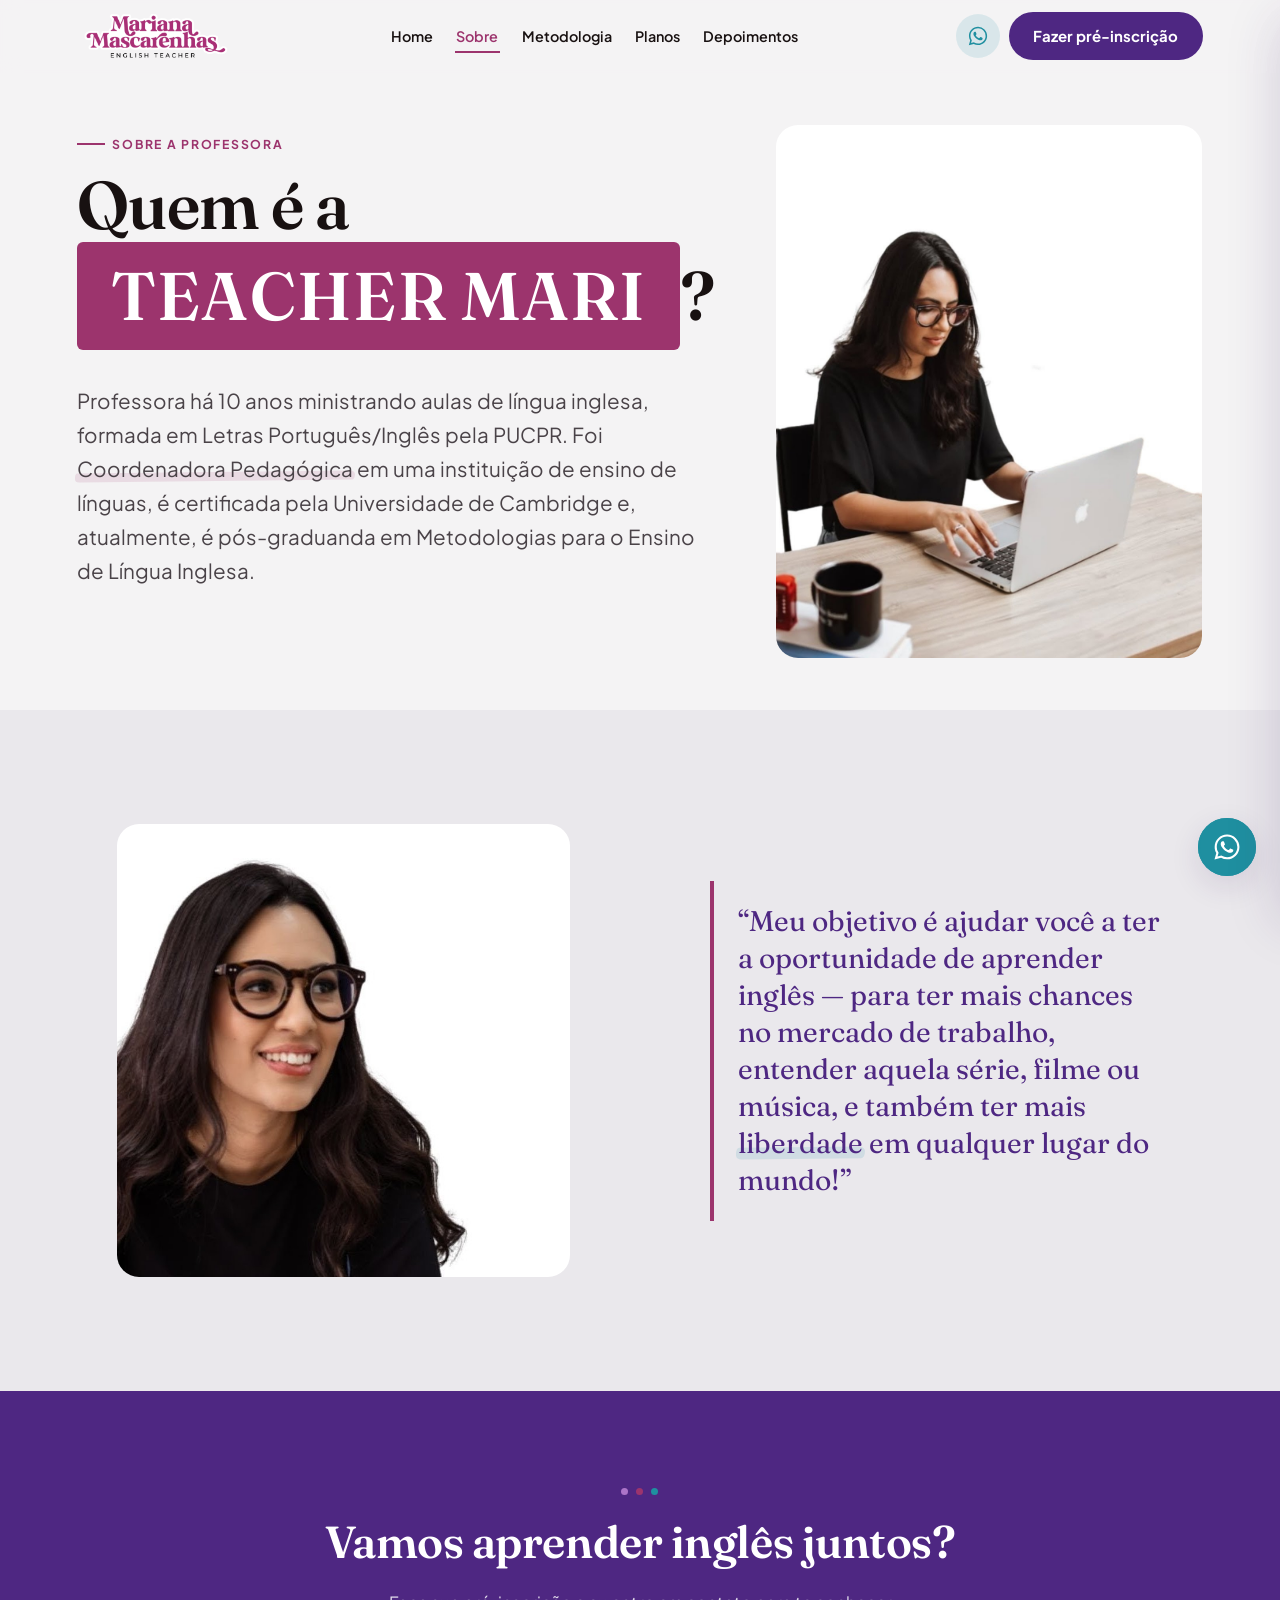
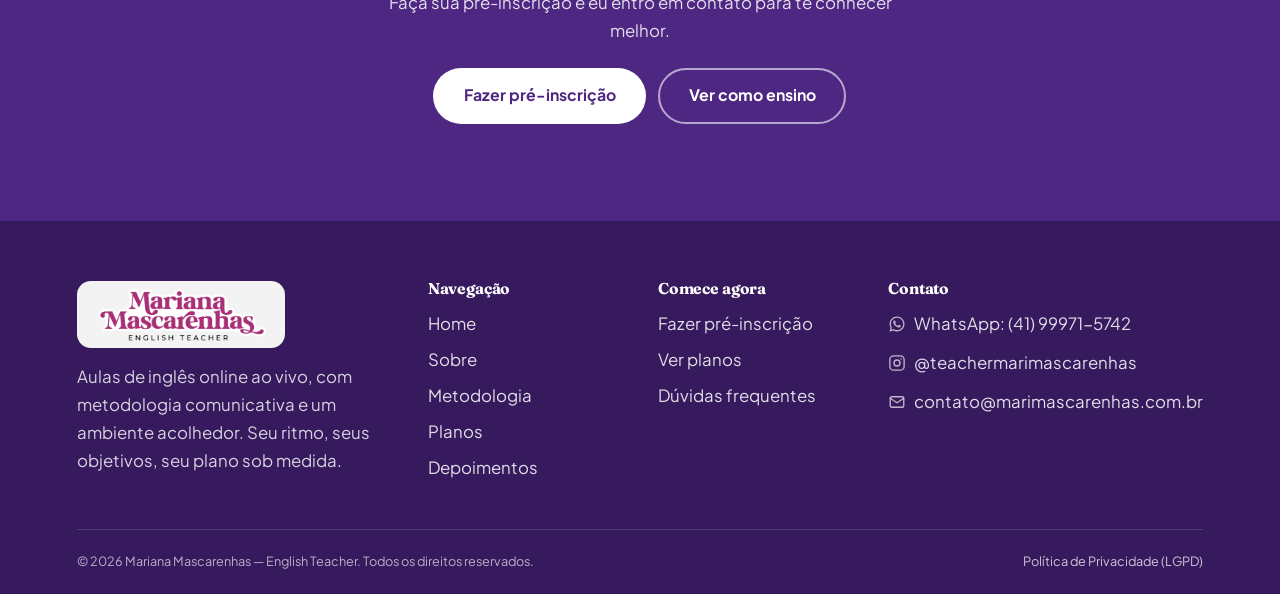
==== sobre.html @ e598dafb "página versão 1.0" ====
<!DOCTYPE html>
<html lang="pt-BR">
<head>
  <meta charset="UTF-8" />
  <meta name="viewport" content="width=device-width, initial-scale=1.0" />
  <title>Quem é a Teacher Mari — Sobre a professora | Mari Mascarenhas</title>
  <meta name="description" content="Conheça a Teacher Mari: 10 anos de experiência, Letras pela PUCPR, ex-coordenadora pedagógica, certificada por Cambridge e pós-graduanda em Metodologias de Ensino." />
  <link rel="canonical" href="https://marimascarenhas.com.br/sobre.html" />
  <link rel="icon" href="favicon.svg" type="image/svg+xml" />
  <meta property="og:type" content="profile" />
  <meta property="og:title" content="Quem é a Teacher Mari — Sobre a professora" />
  <meta property="og:description" content="10 anos de experiência, certificada por Cambridge e apaixonada por ensinar o inglês da vida real." />
  <meta property="og:image" content="assets/img/og-image.jpg" />
  <meta name="twitter:card" content="summary_large_image" />
  <link rel="preconnect" href="https://fonts.googleapis.com" />
  <link rel="preconnect" href="https://fonts.gstatic.com" crossorigin />
  <link href="https://fonts.googleapis.com/css2?family=Fraunces:opsz,wght@9..144,500;9..144,600;9..144,700&family=Plus+Jakarta+Sans:wght@400;500;600;700&display=swap" rel="stylesheet" />
  <link rel="stylesheet" href="css/styles.css" />
</head>
<body>
  <header id="site-header"></header>

  <main id="main">
    <section class="section section--tight sobre-hero">
      <div class="container two-col narrow-img">
        <div class="reveal sobre-hero-copy">
          <p class="eyebrow">Sobre a professora</p>
          <h1>Quem é a <span class="title-block title-block--magenta">Teacher Mari</span>?</h1>
          <p class="lead">Professora há 10 anos ministrando aulas de língua inglesa, formada em Letras Português/Inglês pela PUCPR. Foi <span class="mark">Coordenadora Pedagógica</span> em uma instituição de ensino de línguas, é certificada pela Universidade de Cambridge e, atualmente, é pós-graduanda em Metodologias para o Ensino de Língua Inglesa.</p>
          <!--<ul class="chips">
            <li class="chip"><svg viewBox="0 0 24 24" fill="none" stroke="currentColor" stroke-width="2" stroke-linecap="round" stroke-linejoin="round" aria-hidden="true"><path d="M20 6 9 17l-5-5"/></svg> 10 anos de experiência</li>
            <li class="chip"><svg viewBox="0 0 24 24" fill="none" stroke="currentColor" stroke-width="2" stroke-linecap="round" stroke-linejoin="round" aria-hidden="true"><path d="M20 6 9 17l-5-5"/></svg> PUCPR — Letras</li>
            <li class="chip"><svg viewBox="0 0 24 24" fill="none" stroke="currentColor" stroke-width="2" stroke-linecap="round" stroke-linejoin="round" aria-hidden="true"><path d="M20 6 9 17l-5-5"/></svg> Certificada por Cambridge</li>
            <li class="chip"><svg viewBox="0 0 24 24" fill="none" stroke="currentColor" stroke-width="2" stroke-linecap="round" stroke-linejoin="round" aria-hidden="true"><path d="M20 6 9 17l-5-5"/></svg> Ex-Coordenadora Pedagógica</li>
            <li class="chip"><svg viewBox="0 0 24 24" fill="none" stroke="currentColor" stroke-width="2" stroke-linecap="round" stroke-linejoin="round" aria-hidden="true"><path d="M20 6 9 17l-5-5"/></svg> Pós-graduanda em Metodologias de Ensino</li>
          </ul>-->
        </div>
        <figure class="reveal">
          <img class="ph-photo" src="assets/img/mari-sobre.jpg" width="800" height="1000" alt="Retrato da Teacher Mari" loading="lazy" />
        </figure>
      </div>
    </section>

    <section class="section section--alt">
      <div class="container two-col">
        <figure class="reveal">
          <img class="ph-photo" style="--ph-ratio: 1/1" src="assets/img/mari-sobre-2.jpg" width="800" height="auto" alt="Teacher Mari preparando uma aula" loading="lazy" />
        </figure>
        <blockquote class="pullquote reveal">
          “Meu objetivo é ajudar você a ter a oportunidade de aprender inglês — para ter mais chances no mercado de trabalho, entender aquela série, filme ou música, e também ter mais <span class="mark mark--teal">liberdade</span> em qualquer lugar do mundo!”
        </blockquote>
      </div>
    </section>

    <section class="section section--ink cta-band">
      <div class="container">
        <div class="divider-dots reveal" aria-hidden="true"><span></span><span></span><span></span></div>
        <h2 class="reveal">Vamos aprender inglês juntos?</h2>
        <p class="reveal mx-auto" style="max-width:44ch">Faça sua pré-inscrição e eu entro em contato para te conhecer melhor.</p>
        <div class="actions reveal">
          <a class="btn btn--lg btn--primary-light" href="inscricao.html">Fazer pré-inscrição</a>
          <a class="btn btn--secondary btn--lg" href="metodologia.html">Ver como ensino</a>
        </div>
      </div>
    </section>
  </main>

  <footer id="site-footer"></footer>
  <script src="js/components.js" defer></script>
  <script src="js/main.js" defer></script>
</body>
</html>
---- css/styles.css ----
/* ============================================================
   Teacher Mari — estilos globais
   Importa tokens de marca. Mobile-first. Layout editorial.
   ============================================================ */
@import url("tokens.css");

/* ---------- Reset enxuto ---------- */
*,
*::before,
*::after { box-sizing: border-box; }

html { -webkit-text-size-adjust: 100%; scroll-behavior: smooth; font-size: 93.5%; overflow-x: hidden; }

@media (prefers-reduced-motion: reduce) {
  html { scroll-behavior: auto; }
}

body {
  margin: 0;
  font-family: var(--fonte-corpo);
  font-size: var(--fs-body);
  line-height: 1.65;
  color: var(--tinta);
  background: var(--fundo);
  -webkit-font-smoothing: antialiased;
  text-rendering: optimizeLegibility;
  overflow-x: hidden;
}

body.no-scroll { overflow: hidden; }

img, picture, svg, video { max-width: 100%; display: block; }

h1, h2, h3, h4 {
  font-family: var(--fonte-display);
  font-weight: 600;
  line-height: 1.08;
  letter-spacing: -0.01em;
  color: var(--tinta);
  margin: 0 0 0.5em;
}
h1 { font-size: var(--fs-h1); }
h2 { font-size: var(--fs-h2); }
h3 { font-size: var(--fs-h3); }
h4 { font-size: var(--fs-h4); font-weight: 700; }

p { margin: 0 0 1em; }
a { color: var(--magenta); text-decoration-thickness: 1px; text-underline-offset: 2px; }
a:hover { color: var(--roxo-profundo); }

ul, ol { margin: 0 0 1em; padding-left: 1.2em; }

:focus-visible {
  outline: 3px solid var(--teal);
  outline-offset: 2px;
  border-radius: 4px;
}

/* Pular para o conteúdo (a11y) */
.skip-link {
  position: absolute;
  left: -9999px;
  top: 0;
  z-index: 200;
  background: var(--roxo-profundo);
  color: #fff;
  padding: 0.7rem 1.2rem;
  border-radius: 0 0 var(--r-sm) 0;
}
.skip-link:focus { left: 0; }

/* ---------- Layout ---------- */
.container {
  width: 100%;
  max-width: var(--largura-max);
  margin-inline: auto;
  padding-inline: var(--gutter);
}
.section { padding-block: clamp(3rem, 8vw, 6.5rem); }
section[id] { scroll-margin-top: calc(var(--header-h) + 12px); }
.section--alt { background: var(--fundo-alt); }
.section--ink { background: var(--roxo-profundo); color: #fff; }
.section--tight { padding-block: clamp(2rem, 5vw, 3.5rem); }

.lead { font-size: var(--fs-lead); color: var(--tinta-suave); max-width: var(--largura-texto); }
.muted { color: var(--tinta-suave); }
.center { text-align: center; }
.mx-auto { margin-inline: auto; }
.measure { max-width: var(--largura-texto); }
.stack > * + * { margin-top: var(--space-4); }

/* ---------- Eyebrow / sobretítulo ---------- */
.eyebrow {
  display: inline-flex;
  align-items: center;
  gap: 0.5rem;
  font-family: var(--fonte-corpo);
  font-size: var(--fs-eyebrow);
  font-weight: 700;
  letter-spacing: 0.14em;
  text-transform: uppercase;
  color: var(--magenta);
  margin-bottom: 1rem;
}
.eyebrow::before {
  content: "";
  width: 28px;
  height: 2px;
  background: var(--magenta);
  display: inline-block;
}
.section--ink .eyebrow { color: var(--lilas); }
.section--ink .eyebrow::before { background: var(--lilas); }

/* ---------- Assinatura visual: BLOCO DE TÍTULO ---------- */
/* retângulo roxo com texto branco em caixa-alta (elemento recorrente) */
.title-block {
  display: inline-block;
  background: var(--roxo-profundo);
  color: #fff;
  font-family: var(--fonte-display);
  text-transform: uppercase;
  letter-spacing: 0.02em;
  padding: 0.18em 0.5em;
  border-radius: 6px;
  box-decoration-break: clone;
  -webkit-box-decoration-break: clone;
  line-height: 1.25;
}
.title-block--magenta { background: var(--magenta); }
.title-block--teal { background: var(--teal); }

/* ---------- Marca-texto desenhado (sublinhado irregular) ---------- */
.mark {
  position: relative;
  display: inline;
}
/* Mantém o realce numa só linha quando couber, sem causar corte/rolagem no mobile */
@media (min-width: 700px) {
  .mark { white-space: nowrap; }
}
.mark::after {
  content: "";
  position: absolute;
  left: -2px;
  right: -2px;
  bottom: 0.04em;
  height: 0.42em;
  background: var(--magenta-12);
  z-index: -1;
  border-radius: 4px 8px 5px 7px / 8px 6px 9px 5px;
  transform: rotate(-0.6deg);
}
.mark--teal::after { background: var(--teal-12); }
.mark--strong::after { height: 0.5em; background: rgba(156, 52, 109, 0.22); }

/* ---------- Botões ---------- */
.btn {
  --btn-bg: var(--roxo-profundo);
  --btn-fg: #fff;
  display: inline-flex;
  align-items: center;
  justify-content: center;
  gap: 0.55rem;
  min-height: 48px;
  padding: 0.8rem 1.5rem;
  font-family: var(--fonte-corpo);
  font-size: 1rem;
  font-weight: 700;
  line-height: 1.1;
  text-decoration: none;
  color: var(--btn-fg);
  background: var(--btn-bg);
  border: 2px solid transparent;
  border-radius: var(--r-pill);
  cursor: pointer;
  transition: transform var(--t-fast) var(--ease),
              box-shadow var(--t-fast) var(--ease),
              background var(--t-fast) var(--ease);
}
.btn:hover { background: var(--roxo-escuro); color: #fff; transform: translateY(-2px); box-shadow: var(--sombra-media); }
.btn:active { transform: translateY(0); }

.btn--lg { min-height: 56px; padding: 1rem 1.9rem; font-size: 1.06rem; }
.btn--block { width: 100%; }

.btn--secondary {
  --btn-bg: transparent;
  --btn-fg: var(--roxo-profundo);
  border-color: var(--roxo-profundo);
}
.btn--secondary:hover { background: var(--roxo-10); color: var(--roxo-profundo); }

.btn--ghost {
  --btn-bg: transparent;
  --btn-fg: var(--tinta);
  border-color: rgba(24,17,17,0.18);
}
.btn--ghost:hover { background: var(--branco); color: var(--roxo-profundo); border-color: var(--roxo-profundo); }

.btn--whats {
  --btn-bg: var(--teal);
  --btn-fg: #fff;
}
.btn--whats:hover { background: #18707d; color: #fff; }

.section--ink .btn--secondary { --btn-fg: #fff; border-color: rgba(255,255,255,0.6); }
.section--ink .btn--secondary:hover { background: rgba(255,255,255,0.12); color:#fff; }

.btn svg { width: 20px; height: 20px; flex: none; }

/* ---------- Header ---------- */
.site-header {
  position: sticky;
  top: 0;
  z-index: var(--z-header);
  background: rgba(244, 243, 244, 0.85);
  backdrop-filter: saturate(1.4) blur(10px);
  -webkit-backdrop-filter: saturate(1.4) blur(10px);
  border-bottom: 1px solid transparent;
  transition: box-shadow var(--t-base) var(--ease),
              background var(--t-base) var(--ease),
              border-color var(--t-base) var(--ease);
}
.site-header.is-scrolled {
  background: rgba(244, 243, 244, 0.96);
  box-shadow: var(--sombra-suave);
  border-bottom-color: rgba(24,17,17,0.06);
}
.header-inner {
  display: flex;
  align-items: center;
  justify-content: space-between;
  gap: 1rem;
  height: var(--header-h);
  transition: height var(--t-base) var(--ease);
}
.site-header.is-scrolled .header-inner { height: var(--header-h-scroll); }

/* Wordmark (logo em imagem, recortado para tirar o espaço em branco interno) */
.wordmark {
  display: inline-flex;
  align-items: center;
  text-decoration: none;
  line-height: 0;
}
.brand-logo {
  display: block;
  width: 156px;
  height: 44px;
  object-fit: cover;
  object-position: center 52%;
  transition: transform var(--t-base) var(--ease);
}
.site-header.is-scrolled .brand-logo { width: 140px; height: 40px; }
.wordmark:hover .brand-logo { transform: scale(1.03); }
/* No rodapé (fundo escuro), apoia o logo num chip claro para legibilidade */
.wordmark.on-dark {
  background: var(--fundo);
  border-radius: var(--r-md);
  padding: 0.5rem 0.8rem;
}
.footer-brand .brand-logo { width: 184px; height: 52px; }

/* Nav desktop */
.nav-desktop { display: none; }
.nav-desktop ul {
  display: flex;
  align-items: center;
  gap: clamp(0.5rem, 1.6vw, 1.4rem);
  list-style: none;
  margin: 0;
  padding: 0;
}
.nav-desktop a {
  position: relative;
  font-size: 0.96rem;
  font-weight: 600;
  color: var(--tinta);
  text-decoration: none;
  padding: 0.4rem 0.1rem;
}
.nav-desktop a::after {
  content: "";
  position: absolute;
  left: 0; right: 100%;
  bottom: -2px;
  height: 2px;
  background: var(--magenta);
  transition: right var(--t-base) var(--ease);
}
.nav-desktop a:hover::after,
.nav-desktop a[aria-current="page"]::after { right: 0; }
.nav-desktop a[aria-current="page"] { color: var(--magenta); }

.header-actions { display: flex; align-items: center; gap: 0.6rem; }

/* botão WhatsApp ícone (secundário) no header */
.icon-whats {
  display: inline-flex;
  align-items: center;
  justify-content: center;
  width: 44px;
  height: 44px;
  border-radius: var(--r-pill);
  color: var(--teal);
  background: var(--teal-12);
  border: none;
  text-decoration: none;
  transition: background var(--t-fast) var(--ease), transform var(--t-fast) var(--ease);
}
.icon-whats:hover { background: var(--teal); color: #fff; transform: translateY(-2px); }
.icon-whats svg { width: 22px; height: 22px; }

.header-cta { display: none; }

/* Hambúrguer */
.hamburger {
  display: inline-flex;
  flex-direction: column;
  justify-content: center;
  gap: 5px;
  width: 44px;
  height: 44px;
  padding: 10px;
  background: transparent;
  border: 1px solid rgba(24,17,17,0.14);
  border-radius: var(--r-sm);
  cursor: pointer;
}
.hamburger span {
  display: block;
  height: 2px;
  width: 100%;
  background: var(--tinta);
  border-radius: 2px;
  transition: transform var(--t-base) var(--ease), opacity var(--t-base) var(--ease);
}
.hamburger[aria-expanded="true"] span:nth-child(1) { transform: translateY(7px) rotate(45deg); }
.hamburger[aria-expanded="true"] span:nth-child(2) { opacity: 0; }
.hamburger[aria-expanded="true"] span:nth-child(3) { transform: translateY(-7px) rotate(-45deg); }

/* Painel mobile */
.menu-overlay {
  position: fixed;
  inset: 0;
  background: rgba(24, 17, 17, 0.45);
  opacity: 0;
  visibility: hidden;
  transition: opacity var(--t-base) var(--ease), visibility var(--t-base);
  z-index: var(--z-menu);
}
.menu-overlay.is-open { opacity: 1; visibility: visible; }

.mobile-panel {
  position: fixed;
  top: 0; right: 0;
  height: 100dvh;
  width: min(86vw, 360px);
  background: var(--fundo);
  box-shadow: var(--sombra-forte);
  transform: translateX(100%);
  transition: transform var(--t-base) var(--ease-out);
  z-index: var(--z-menu);
  display: flex;
  flex-direction: column;
  padding: 1.2rem 1.3rem 2rem;
  overflow-y: auto;
}
.mobile-panel.is-open { transform: translateX(0); }
.mobile-panel-head {
  display: flex;
  align-items: center;
  justify-content: space-between;
  margin-bottom: 1.2rem;
}
.menu-close {
  width: 44px; height: 44px;
  border: none; background: transparent; cursor: pointer;
  color: var(--tinta);
  border-radius: var(--r-sm);
}
.menu-close:hover { background: var(--fundo-alt); }
.mobile-panel nav ul { list-style: none; margin: 0; padding: 0; }
.mobile-panel nav a {
  display: block;
  padding: 0.95rem 0.4rem;
  font-size: 1.15rem;
  font-weight: 600;
  color: var(--tinta);
  text-decoration: none;
  border-bottom: 1px solid rgba(24,17,17,0.07);
}
.mobile-panel nav a[aria-current="page"] { color: var(--magenta); }
.mobile-panel .btn { margin-top: 1.4rem; }
.mobile-panel .panel-secondary { margin-top: 0.7rem; }

/* ---------- Footer ---------- */
.site-footer {
  background: var(--roxo-escuro);
  color: rgba(255,255,255,0.85);
  padding-block: clamp(2.5rem, 6vw, 4rem) 1.5rem;
}
.footer-grid {
  display: grid;
  gap: 2rem;
  grid-template-columns: 1fr;
}
.site-footer h4 { color: #fff; font-size: 1.05rem; margin-bottom: 0.8rem; }
.site-footer a { color: rgba(255,255,255,0.85); text-decoration: none; }
.footer-list { list-style: none; padding: 0; margin: 0; display: grid; gap: 0.55rem; }
.footer-list a {
  display: inline-flex; align-items: center; gap: 0.5rem; width: max-content;
  transition: color var(--t-base) var(--ease), transform var(--t-base) var(--ease);
}
.footer-list svg { width: 18px; height: 18px; flex: none; opacity: 0.8; transition: opacity var(--t-base) var(--ease), color var(--t-base) var(--ease), transform var(--t-base) var(--ease); }
.footer-list a:hover { color: #fff; transform: translateX(5px); }
.footer-list a:hover svg { opacity: 1; color: var(--magenta-claro, var(--lilas)); transform: scale(1.1); }

/* link legal: sublinhado que cresce da esquerda */
.footer-bottom a { position: relative; }
.footer-bottom a::after {
  content: ""; position: absolute; left: 0; right: 0; bottom: -2px; height: 1.5px;
  background: currentColor; transform: scaleX(0); transform-origin: left;
  transition: transform var(--t-base) var(--ease);
}
.footer-bottom a:hover { color: #fff; }
.footer-bottom a:hover::after { transform: scaleX(1); }
.footer-bottom {
  margin-top: 2.5rem;
  padding-top: 1.4rem;
  border-top: 1px solid rgba(255,255,255,0.14);
  display: flex;
  flex-wrap: wrap;
  gap: 0.6rem 1.4rem;
  justify-content: space-between;
  font-size: 0.85rem;
  color: rgba(255,255,255,0.65);
}
.footer-bottom a { color: rgba(255,255,255,0.75); }

/* ---------- WhatsApp flutuante ---------- */
.whats-float {
  position: fixed;
  right: clamp(1rem, 3vw, 1.6rem);
  bottom: clamp(1rem, 3vw, 1.6rem);
  z-index: var(--z-float);
  width: 58px;
  height: 58px;
  border-radius: var(--r-pill);
  background: var(--teal);
  color: #fff;
  display: inline-flex;
  align-items: center;
  justify-content: center;
  box-shadow: var(--sombra-media);
  text-decoration: none;
  transition: transform var(--t-fast) var(--ease), box-shadow var(--t-fast) var(--ease);
}
.whats-float:hover { transform: scale(1.06); color: #fff; box-shadow: var(--sombra-forte); }
.whats-float svg { width: 30px; height: 30px; }
.whats-float::before {
  content: "";
  position: absolute;
  inset: 0;
  border-radius: inherit;
  border: 2px solid var(--teal);
  animation: whats-pulse 2.4s var(--ease) infinite;
}
@keyframes whats-pulse {
  0%   { transform: scale(1); opacity: 0.7; }
  70%  { transform: scale(1.5); opacity: 0; }
  100% { transform: scale(1.5); opacity: 0; }
}

/* ---------- HERO ---------- */
.hero { position: relative; padding-block: clamp(2.5rem, 7vw, 5.5rem); overflow: hidden; }
.hero::before {
  content: "";
  position: absolute;
  top: -20%;
  right: -10%;
  width: 50vw;
  height: 50vw;
  max-width: 620px;
  max-height: 620px;
  background: radial-gradient(circle at center, var(--magenta-12), transparent 65%);
  z-index: -1;
}
.hero-grid {
  display: grid;
  gap: clamp(2rem, 5vw, 3.5rem);
  align-items: center;
  grid-template-columns: 1fr;
}
.hero h1 { font-size: var(--fs-display); margin-bottom: 0.6rem; }
.hero .micro-signals {
  display: flex;
  flex-wrap: wrap;
  gap: 0.5rem 1.1rem;
  list-style: none;
  padding: 0;
  margin: 1.5rem 0 0;
  font-size: 0.92rem;
  color: var(--tinta-suave);
}
.hero .micro-signals li { display: inline-flex; align-items: center; gap: 0.4rem; }
.hero .micro-signals svg { width: 16px; height: 16px; color: var(--teal); }
.hero-cta { display: flex; flex-wrap: wrap; gap: 0.8rem; margin-top: 1.7rem; }

.hero-figure {
  position: relative;
}
.hero-figure .ph-photo { border-radius: var(--r-xl); }
.hero-figure .floating-card {
  position: absolute;
  left: -8px;
  bottom: 18px;
  background: #fff;
  border-radius: var(--r-md);
  padding: 0.7rem 1rem;
  box-shadow: var(--sombra-media);
  display: flex;
  align-items: center;
  gap: 0.6rem;
  font-size: 0.85rem;
  font-weight: 600;
  max-width: 220px;
}
.hero-figure .floating-card svg { width: 26px; height: 26px; color: var(--magenta); flex: none; }

/* ---------- Placeholder de foto ---------- */
.ph-photo {
  position: relative;
  display: grid;
  place-items: center;
  width: 100%;
  aspect-ratio: var(--ph-ratio, 4 / 5);
  background:
    repeating-linear-gradient(135deg, var(--roxo-10) 0 2px, transparent 2px 16px),
    linear-gradient(160deg, var(--lilas), var(--roxo-profundo));
  border-radius: var(--r-lg);
  color: rgba(255,255,255,0.92);
  overflow: hidden;
  isolation: isolate;
  transition: transform var(--t-base) var(--ease), box-shadow var(--t-base) var(--ease), filter var(--t-base) var(--ease);
}
/* Quando é uma <img> real, preenche o quadro sem distorcer.
   Remove o gradiente de placeholder (evita o “halo” nos cantos arredondados). */
img.ph-photo {
  object-fit: cover;
  object-position: center 30%;
  display: block;
  background: none;
}
figure:hover > .ph-photo,
.hero-figure:hover > .ph-photo {
  transform: scale(1.035);
  box-shadow: var(--sombra-media);
  filter: saturate(1.08) brightness(1.03);
}
.ph-photo span {
  font-family: var(--fonte-corpo);
  font-size: 0.8rem;
  letter-spacing: 0.08em;
  text-transform: uppercase;
  font-weight: 700;
  text-align: center;
  padding: 0.5rem 1rem;
  background: rgba(0,0,0,0.18);
  border-radius: var(--r-pill);
}

/* ---------- Faixa de números (contadores) ---------- */
.stats {
  display: grid;
  grid-template-columns: repeat(2, 1fr);
  gap: 1px;
  background: rgba(255,255,255,0.16);
  border-radius: var(--r-lg);
  overflow: hidden;
}
.stat {
  background: var(--roxo-profundo);
  color: #fff;
  padding: 1.4rem 1rem;
  text-align: center;
}
.stat .num {
  font-family: var(--fonte-display);
  font-size: clamp(1.7rem, 1.2rem + 2vw, 2.6rem);
  font-weight: 600;
  line-height: 1;
  display: block;
}
.stat .label { font-size: 0.82rem; color: rgba(255,255,255,0.82); margin-top: 0.4rem; display: block; }

/* ---------- Cards genéricos ---------- */
.card {
  background: #fff;
  border: 1px solid rgba(24,17,17,0.06);
  border-radius: var(--r-lg);
  padding: clamp(1.3rem, 3vw, 1.9rem);
  box-shadow: var(--sombra-suave);
  transition: transform var(--t-base) var(--ease), box-shadow var(--t-base) var(--ease);
  height: 100%;
}
.card:hover { transform: translateY(-4px) scale(1.01); box-shadow: var(--sombra-media); }
.card:focus-within { transform: translateY(-4px); box-shadow: var(--sombra-media); }
.card .icon-badge {
  width: 52px; height: 52px;
  border-radius: var(--r-md);
  display: grid; place-items: center;
  background: var(--roxo-10);
  color: var(--roxo-profundo);
  margin-bottom: 1rem;
}
.card .icon-badge svg { width: 28px; height: 28px; }
.card h3, .card h4 { margin-bottom: 0.4rem; }

.grid { display: grid; gap: clamp(1rem, 2.5vw, 1.6rem); }
.grid--2 { grid-template-columns: 1fr; }
.grid--3 { grid-template-columns: 1fr; }
.grid--4 { grid-template-columns: 1fr; }



/* numbered list (study plan / metodologia) */
.steps { list-style: none; padding: 0; margin: 0; display: grid; gap: 1.1rem; }
.step {
  display: grid;
  grid-template-columns: auto 1fr;
  gap: 1rem;
  background: #fff;
  border-radius: var(--r-md);
  padding: 1.2rem 1.3rem;
  border: 1px solid rgba(24,17,17,0.06);
  box-shadow: var(--sombra-suave);
}
.step .step-num {
  width: 40px; height: 40px;
  border-radius: var(--r-pill);
  background: var(--magenta);
  color: #fff;
  display: grid; place-items: center;
  font-family: var(--fonte-display);
  font-weight: 600;
  font-size: 1.2rem;
}
.step h4 { margin: 0 0 0.3rem; }
.step p { margin: 0; color: var(--tinta-suave); }

/* feature list with icons (planos / pré-requisitos) */
.feature-list { list-style: none; padding: 0; margin: 0; display: grid; gap: 0.8rem; }
.feature-list li { display: grid; grid-template-columns: auto 1fr; gap: 0.7rem; align-items: start; }
.feature-list svg { width: 22px; height: 22px; color: var(--teal); flex: none; margin-top: 2px; }

/* card "Para as aulas você precisa de" — conteúdo centralizado verticalmente */
.two-col:has(> #card-requisitos) { align-items: stretch; }
#card-requisitos { display: flex; flex-direction: column; justify-content: center; }

/* chips / credenciais */
.chips { display: flex; flex-wrap: wrap; gap: 0.6rem; padding: 0; margin: 1.2rem 0; list-style: none; }
.chip {
  display: inline-flex;
  align-items: center;
  gap: 0.45rem;
  padding: 0.5rem 0.9rem;
  background: #fff;
  border: 1px solid var(--roxo-16);
  border-radius: var(--r-pill);
  font-size: 0.88rem;
  font-weight: 600;
  color: var(--roxo-profundo);
}
.chip svg { width: 16px; height: 16px; color: var(--magenta); }

/* citação destaque */
.pullquote {
  position: relative;
  font-family: var(--fonte-display);
  font-size: var(--fs-h3);
  line-height: 1.3;
  color: var(--roxo-profundo);
  padding: 1.5rem 0 1.5rem 1.6rem;
  border-left: 4px solid var(--magenta);
  max-width: 30ch;
}
.section--ink .pullquote { color: #fff; border-color: var(--lilas); }

/* ---------- Planos (preços) ---------- */
.plan {
  position: relative;
  display: flex;
  flex-direction: column;
  background: #fff;
  border: 1.5px solid rgba(24,17,17,0.08);
  border-radius: var(--r-xl);
  padding: clamp(1.5rem, 3.5vw, 2.2rem);
  box-shadow: var(--sombra-suave);
  height: 100%;
  transition: transform var(--t-base) var(--ease), box-shadow var(--t-base) var(--ease), border-color var(--t-base) var(--ease);
}
.plan:hover { transform: translateY(-8px); box-shadow: var(--sombra-forte, var(--sombra-media)); border-color: var(--roxo-profundo); }
.plan--featured { border-color: var(--magenta); box-shadow: var(--sombra-media); }
.plan--featured:hover { border-color: var(--magenta); }
.plan:hover .btn--primary { transform: translateY(-2px); box-shadow: var(--sombra-media); }
.plan:hover .badge { transform: translateX(-50%) translateY(-3px) scale(1.04); }
.plan .badge {
  transition: transform var(--t-base) var(--ease);
  position: absolute;
  top: -14px;
  left: 50%;
  transform: translateX(-50%);
  background: var(--magenta);
  color: #fff;
  font-size: 0.74rem;
  font-weight: 700;
  letter-spacing: 0.08em;
  text-transform: uppercase;
  padding: 0.4rem 0.9rem;
  border-radius: var(--r-pill);
  white-space: nowrap;
  box-shadow: var(--sombra-suave);
}
.plan h3 { margin-bottom: 0.2rem; }
.plan .plan-kind { color: var(--magenta); font-weight: 700; font-size: 0.9rem; text-transform: uppercase; letter-spacing: 0.06em; }
.plan .price { font-family: var(--fonte-display); margin: 0.8rem 0 0.2rem; }
.plan .price b { font-size: clamp(1.8rem, 1.3rem + 2vw, 2.4rem); color: var(--roxo-profundo); font-weight: 600; }
.plan .price small { font-size: 0.95rem; color: var(--tinta-suave); font-family: var(--fonte-corpo); }
.plan ul.plan-feats { list-style: none; padding: 0; margin: 1.1rem 0 1.4rem; display: grid; gap: 0.6rem; }
.plan ul.plan-feats li { display: grid; grid-template-columns: auto 1fr; gap: 0.6rem; align-items: start; }
.plan ul.plan-feats svg { width: 20px; height: 20px; color: var(--teal); margin-top: 3px; }
.plan .note { font-size: 0.85rem; color: var(--tinta-suave); margin-top: auto; }
.plan .btn { margin-top: 1.2rem; }

.bonus-band {
  display: flex;
  align-items: center;
  justify-content: center;
  gap: 0.7rem;
  background: var(--teal-12);
  color: var(--teal);
  border: 1.5px dashed var(--teal);
  border-radius: var(--r-pill);
  padding: 0.9rem 1.4rem;
  font-weight: 700;
  text-align: center;
}
.bonus-band svg { width: 24px; height: 24px; flex: none; }

/* ---------- Depoimentos / carrossel ---------- */
.rating-seal {
  display: inline-flex;
  align-items: center;
  gap: 0.5rem;
  font-weight: 700;
  color: var(--magenta);
}
.rating-seal .stars { color: #E5A532; letter-spacing: 1px; }

.testimonial {
  background: #fff;
  border-radius: var(--r-lg);
  padding: clamp(1.4rem, 3vw, 2rem);
  box-shadow: var(--sombra-suave);
  border: 1px solid rgba(24,17,17,0.06);
  height: 100%;
  display: flex;
  flex-direction: column;
  transition: transform var(--t-base) var(--ease), box-shadow var(--t-base) var(--ease), border-color var(--t-base) var(--ease);
}
.grid .testimonial:hover {
  transform: translateY(-5px);
  box-shadow: var(--sombra-media);
  border-color: var(--roxo-16);
}
@media (prefers-reduced-motion: reduce) {
  .grid .testimonial:hover { transform: none; }
}
.testimonial .quote-mark {
  font-family: var(--fonte-display);
  font-size: 3rem;
  line-height: 0.6;
  color: var(--lilas);
  margin-bottom: 0.4rem;
}
.testimonial blockquote { margin: 0 0 1.2rem; font-size: 1.05rem; }
.testimonial .who { display: flex; align-items: center; gap: 0.8rem; margin-top: auto; }
.testimonial .avatar {
  width: 46px; height: 46px;
  border-radius: var(--r-pill);
  background: linear-gradient(150deg, var(--lilas), var(--magenta));
  color: #fff;
  display: grid; place-items: center;
  font-family: var(--fonte-display);
  font-weight: 600;
  font-size: 1.1rem;
  flex: none;
}
.testimonial .who b { display: block; font-size: 0.98rem; }
.testimonial .who span { font-size: 0.82rem; color: var(--tinta-suave); }

/* Grade de depoimentos: cada cartão acompanha o seu conteúdo
   (sem esticar todos até a altura do maior) e com espaçamento mais justo */
.grid:has(.testimonial) {
  align-items: start;
  gap: clamp(0.8rem, 1.6vw, 1.15rem);
}
.grid .testimonial { height: auto; }

/* carrossel */
.carousel { position: relative; }
.carousel-track {
  display: flex;
  gap: 1.2rem;
  overflow-x: auto;
  scroll-snap-type: x mandatory;
  scroll-behavior: smooth;
  padding-bottom: 0.5rem;
  -ms-overflow-style: none;
  scrollbar-width: none;
}
.carousel-track::-webkit-scrollbar { display: none; }
.carousel-track > * {
  scroll-snap-align: center;
  flex: 0 0 min(88%, 420px);
}
@media (prefers-reduced-motion: reduce) {
  .carousel-track { scroll-behavior: auto; }
}
.carousel-controls {
  display: flex;
  align-items: center;
  justify-content: center;
  gap: 0.8rem;
  margin-top: 1.4rem;
}
.carousel-btn {
  width: 46px; height: 46px;
  border-radius: var(--r-pill);
  border: 1.5px solid var(--roxo-16);
  background: #fff;
  color: var(--roxo-profundo);
  cursor: pointer;
  display: grid; place-items: center;
  transition: background var(--t-fast) var(--ease), transform var(--t-fast) var(--ease);
}
.carousel-btn:hover { background: var(--roxo-profundo); color: #fff; transform: translateY(-2px); }
.carousel-btn svg { width: 22px; height: 22px; }
.carousel-dots { display: flex; gap: 0.45rem; }
.carousel-dots button {
  width: 9px; height: 9px;
  border-radius: var(--r-pill);
  border: none;
  background: var(--roxo-16);
  cursor: pointer;
  padding: 0;
  transition: width var(--t-fast) var(--ease), background var(--t-fast) var(--ease);
}
.carousel-dots button[aria-current="true"] { width: 26px; background: var(--magenta); }

/* ---------- Acordeão (FAQ) ---------- */
.accordion { display: grid; gap: 0.8rem; max-width: 820px; margin-inline: auto; }
.acc-item {
  background: #fff;
  border: 1px solid rgba(24,17,17,0.08);
  border-radius: var(--r-md);
  overflow: hidden;
}
.acc-trigger {
  width: 100%;
  display: flex;
  align-items: center;
  justify-content: space-between;
  gap: 1rem;
  text-align: left;
  padding: 1.15rem 1.3rem;
  background: transparent;
  border: none;
  cursor: pointer;
  font-family: var(--fonte-display);
  font-size: var(--fs-h4);
  font-weight: 600;
  color: var(--tinta);
}
.acc-trigger:hover { color: var(--roxo-profundo); }
.acc-trigger .chevron {
  flex: none;
  width: 24px; height: 24px;
  color: var(--magenta);
  transition: transform var(--t-base) var(--ease);
}
.acc-trigger[aria-expanded="true"] .chevron { transform: rotate(180deg); }
.acc-panel {
  display: grid;
  grid-template-rows: 0fr;
  transition: grid-template-rows var(--t-base) var(--ease);
}
.acc-panel.is-open { grid-template-rows: 1fr; }
.acc-panel > div { overflow: hidden; }
.acc-panel p { margin: 0; padding: 0 1.3rem 1.25rem; color: var(--tinta-suave); }
@media (prefers-reduced-motion: reduce) {
  .acc-panel { transition: none; }
}

/* ---------- Formulário ---------- */
.form-wrap { max-width: 680px; margin-inline: auto; }
.form-card {
  background: #fff;
  border-radius: var(--r-xl);
  padding: clamp(1.4rem, 4vw, 2.6rem);
  box-shadow: var(--sombra-media);
  border: 1px solid rgba(24,17,17,0.06);
}
.field { margin-bottom: 1.5rem; }
.field > label,
.fieldset-label {
  display: block;
  font-weight: 700;
  margin-bottom: 0.5rem;
  color: var(--tinta);
}
.field .req { color: var(--magenta); }
.field .hint { font-weight: 400; color: var(--tinta-suave); font-size: 0.9rem; display: block; margin-top: 0.15rem; }
.field input[type="text"],
.field input[type="tel"],
.field textarea {
  width: 100%;
  font-family: inherit;
  font-size: 1rem;
  color: var(--tinta);
  background: var(--fundo);
  border: 1.5px solid rgba(24,17,17,0.16);
  border-radius: var(--r-md);
  padding: 0.85rem 1rem;
  transition: border-color var(--t-fast) var(--ease), box-shadow var(--t-fast) var(--ease);
}
.field textarea { min-height: 120px; resize: vertical; }
.field input:focus,
.field textarea:focus {
  outline: none;
  border-color: var(--roxo-profundo);
  box-shadow: 0 0 0 3px var(--roxo-16);
}
.field input[aria-invalid="true"],
.field textarea[aria-invalid="true"] {
  border-color: #C8324B;
  box-shadow: 0 0 0 3px rgba(200,50,75,0.12);
}
.error-msg {
  display: none;
  color: #C8324B;
  font-size: 0.86rem;
  font-weight: 600;
  margin-top: 0.4rem;
}
.error-msg.is-visible { display: block; }

fieldset { border: none; margin: 0; padding: 0; }
.option {
  display: flex;
  align-items: flex-start;
  gap: 0.7rem;
  padding: 0.9rem 1rem;
  border: 1.5px solid rgba(24,17,17,0.14);
  border-radius: var(--r-md);
  margin-bottom: 0.7rem;
  cursor: pointer;
  transition: border-color var(--t-fast) var(--ease), background var(--t-fast) var(--ease);
}
.option:hover { border-color: var(--roxo-profundo); background: var(--roxo-10); }
.option input { margin-top: 0.25rem; width: 20px; height: 20px; accent-color: var(--magenta); flex: none; }
.option span { font-weight: 500; }
.option input:checked ~ span { font-weight: 700; }
.option:has(input:checked) { border-color: var(--magenta); background: var(--magenta-12); }

.honeypot { position: absolute; left: -9999px; width: 1px; height: 1px; overflow: hidden; }

#vip-extra { display: none; }
#vip-extra.is-shown { display: block; }

.form-success {
  display: none;
  text-align: center;
  padding: 2rem 1rem;
}
.form-success.is-shown { display: block; }
.form-success .success-icon {
  width: 72px; height: 72px;
  margin: 0 auto 1.2rem;
  border-radius: var(--r-pill);
  background: var(--teal-12);
  color: var(--teal);
  display: grid; place-items: center;
}
.form-success .success-icon svg { width: 40px; height: 40px; }

.form-alt {
  margin-top: 1.4rem;
  text-align: center;
  font-size: 0.92rem;
  color: var(--tinta-suave);
}
.form-alt a { font-weight: 600; }

/* ---------- CTA band ---------- */
.cta-band { text-align: center; }
.cta-band h2 { color: #fff; max-width: 22ch; margin-inline: auto; }
.cta-band p { color: rgba(255,255,255,0.85); }
.cta-band .actions { display: flex; flex-wrap: wrap; gap: 0.8rem; justify-content: center; margin-top: 1.6rem; }
.cta-band .btn--primary-light { background: #fff; color: var(--roxo-profundo); }
.cta-band .btn--primary-light:hover { background: var(--fundo-alt); color: var(--roxo-escuro); }

/* ---------- Page hero (sub-páginas) ---------- */
.page-hero { padding-block: clamp(2rem, 5vw, 3.5rem) clamp(0.5rem, 1.5vw, 1rem); }
.page-hero h1 { max-width: 18ch; }

/* divisor de seção decorativo */
.divider-dots {
  display: flex; gap: 8px; justify-content: center; margin: 0 0 1.5rem;
}
.divider-dots span { width: 7px; height: 7px; border-radius: 50%; background: var(--lilas); }
.divider-dots span:nth-child(2) { background: var(--magenta); }
.divider-dots span:nth-child(3) { background: var(--teal); }

/* ============================================================
   MICRO-INTERAÇÕES EXTRAS (hovers + animações sutis)
   ============================================================ */

/* Card: o ícone reage quando o card recebe hover */
.card .icon-badge {
  transition: transform var(--t-base) var(--ease), background var(--t-base) var(--ease), color var(--t-base) var(--ease);
}
.card:hover .icon-badge {
  transform: translateY(-2px) rotate(-4deg) scale(1.06);
  background: var(--magenta);
  color: #fff;
}

/* Passos numerados: elevam e o número “pulsa” */
.step {
  transition: transform var(--t-base) var(--ease), box-shadow var(--t-base) var(--ease), border-color var(--t-base) var(--ease);
}
.step:hover {
  transform: translateY(-3px);
  box-shadow: var(--sombra-media);
  border-color: var(--roxo-16);
}
.step .step-num { transition: transform var(--t-base) var(--ease); }
.step:hover .step-num { transform: scale(1.08) rotate(-3deg); }

/* Chips / credenciais: leve elevação e destaque */
.chip {
  transition: transform var(--t-fast) var(--ease), box-shadow var(--t-fast) var(--ease), border-color var(--t-fast) var(--ease), background var(--t-fast) var(--ease);
}
.chip:hover {
  transform: translateY(-2px);
  box-shadow: var(--sombra-suave);
  border-color: var(--roxo-profundo);
  background: var(--roxo-10);
}

/* Depoimento: avatar e aspas reagem ao hover do cartão */
.testimonial .avatar { transition: transform var(--t-base) var(--ease), box-shadow var(--t-base) var(--ease); }
.testimonial .quote-mark { transition: transform var(--t-base) var(--ease), color var(--t-base) var(--ease); }
.testimonial:hover .avatar { transform: scale(1.08) rotate(-3deg); box-shadow: var(--sombra-suave); }
.testimonial:hover .quote-mark { transform: translateY(-2px); color: var(--magenta); }

/* Ícones de check dos planos acompanham o hover do card */
.plan ul.plan-feats svg { transition: transform var(--t-base) var(--ease); }
.plan:hover ul.plan-feats svg { transform: scale(1.12); }

/* Faixa de números: cada bloco reage ao passar o mouse */
.stat { transition: background var(--t-base) var(--ease); }
.stat .num { transition: transform var(--t-base) var(--ease); }
.stat:hover { background: var(--roxo-escuro); }
.stat:hover .num { transform: scale(1.05); }

/* Cartão flutuante do hero: “respiração” suave (só quando há movimento) */
.hero-figure .floating-card svg { transition: transform var(--t-base) var(--ease); }
.hero-figure:hover .floating-card svg { transform: scale(1.12) rotate(-6deg); }

@media (prefers-reduced-motion: no-preference) {
  .hero-figure .floating-card { animation: float-bob 4.5s var(--ease) infinite; }
  .divider-dots span { animation: dot-pulse 2.4s var(--ease) infinite; }
  .divider-dots span:nth-child(2) { animation-delay: 0.25s; }
  .divider-dots span:nth-child(3) { animation-delay: 0.5s; }
}

@keyframes float-bob {
  0%, 100% { transform: translateY(0); }
  50% { transform: translateY(-7px); }
}
@keyframes dot-pulse {
  0%, 100% { transform: scale(1); opacity: 0.85; }
  50% { transform: scale(1.5); opacity: 1; }
}

/* ---------- Reveal (IntersectionObserver) ---------- */
.reveal {
  opacity: 0;
  transform: translateY(24px);
  transition: opacity var(--t-slow) var(--ease-out), transform var(--t-slow) var(--ease-out);
  transition-delay: var(--reveal-delay, 0ms);
  will-change: opacity, transform;
}
.reveal.is-visible { opacity: 1; transform: none; }

@media (prefers-reduced-motion: reduce) {
  .reveal { opacity: 1; transform: none; transition: none; }
  .whats-float::before { animation: none; }
  .card:hover, .plan:hover, .btn:hover { transform: none; }
  .plan:hover .btn--primary { transform: none; }
  .plan:hover .badge { transform: translateX(-50%); }
  figure:hover > .ph-photo,
  .hero-figure:hover > .ph-photo { transform: none; filter: none; }
  .card:hover .icon-badge,
  .step:hover,
  .step:hover .step-num,
  .chip:hover,
  .testimonial:hover .avatar,
  .testimonial:hover .quote-mark,
  .plan:hover ul.plan-feats svg,
  .stat:hover .num,
  .footer-list a:hover,
  .footer-list a:hover svg,
  .hero-figure:hover .floating-card svg { transform: none; }
}

/* ============================================================
   RESPONSIVO
   ============================================================ */
@media (min-width: 600px) {
  .grid--2 { grid-template-columns: repeat(2, 1fr); }
  .grid--4 { grid-template-columns: repeat(2, 1fr); }
  .stats { grid-template-columns: repeat(4, 1fr); }
  .footer-grid { grid-template-columns: 1.4fr 1fr 1fr; }
}

@media (min-width: 769px) {
  .grid--3 { grid-template-columns: repeat(3, 1fr); }
  .grid--4 { grid-template-columns: repeat(4, 1fr); }
  .hero-grid { grid-template-columns: 1.05fr 0.95fr; }
  .hero-grid.reverse { grid-template-columns: 0.95fr 1.05fr; }
}

@media (min-width: 980px) {
  .nav-desktop { display: block; }
  .header-cta { display: inline-flex; }
  .hamburger { display: none; }
  .footer-grid { grid-template-columns: 1.6fr 1fr 1fr 1.2fr; }
  .two-col { display: grid; grid-template-columns: 1fr 1fr; gap: clamp(2rem,5vw,4rem); align-items: center; }
  .two-col.narrow-img { grid-template-columns: 1.2fr 0.8fr; align-items: start; }

  /* Sobre hero: foto à direita alinhada ao topo do título e à base do texto */
  .sobre-hero .two-col.narrow-img { align-items: stretch; }
  .sobre-hero .two-col.narrow-img > figure { height: 100%; margin: 0; }
  .sobre-hero .two-col.narrow-img > figure .ph-photo { height: 100%; aspect-ratio: auto; }
}
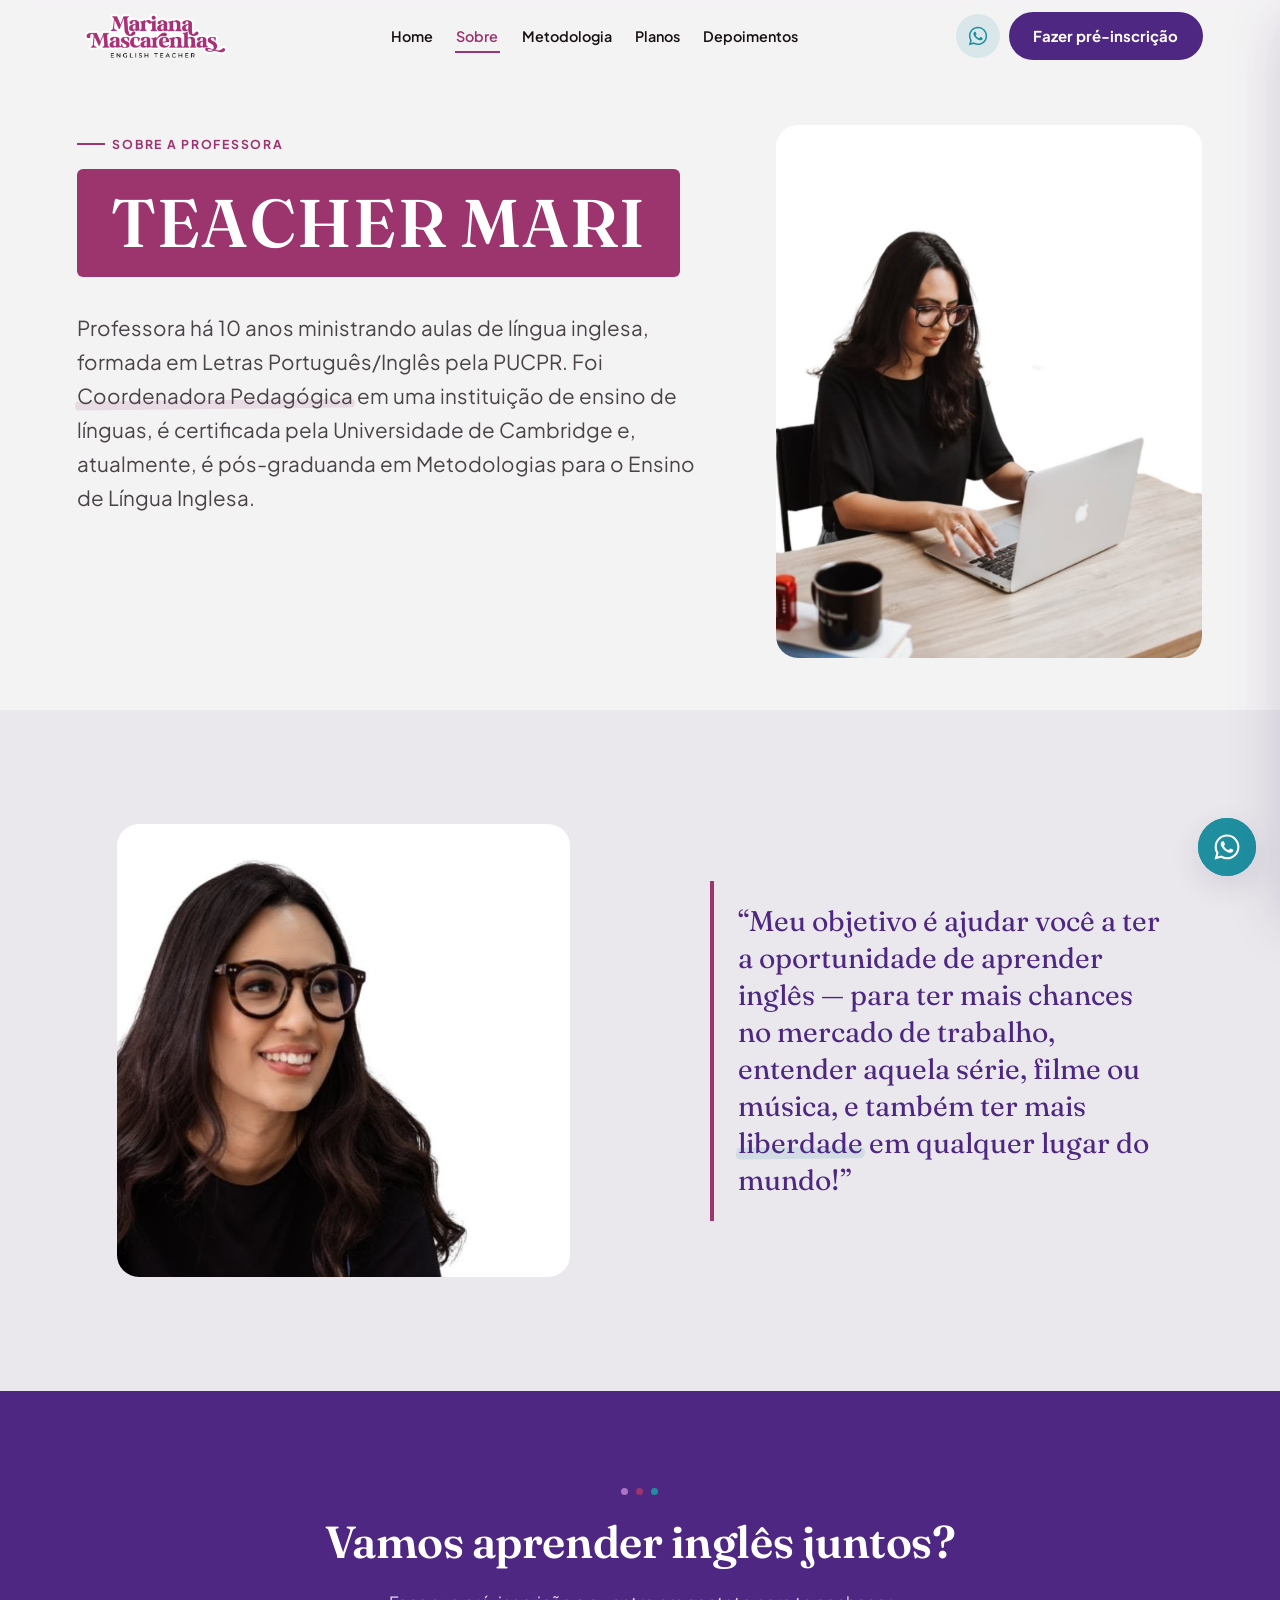
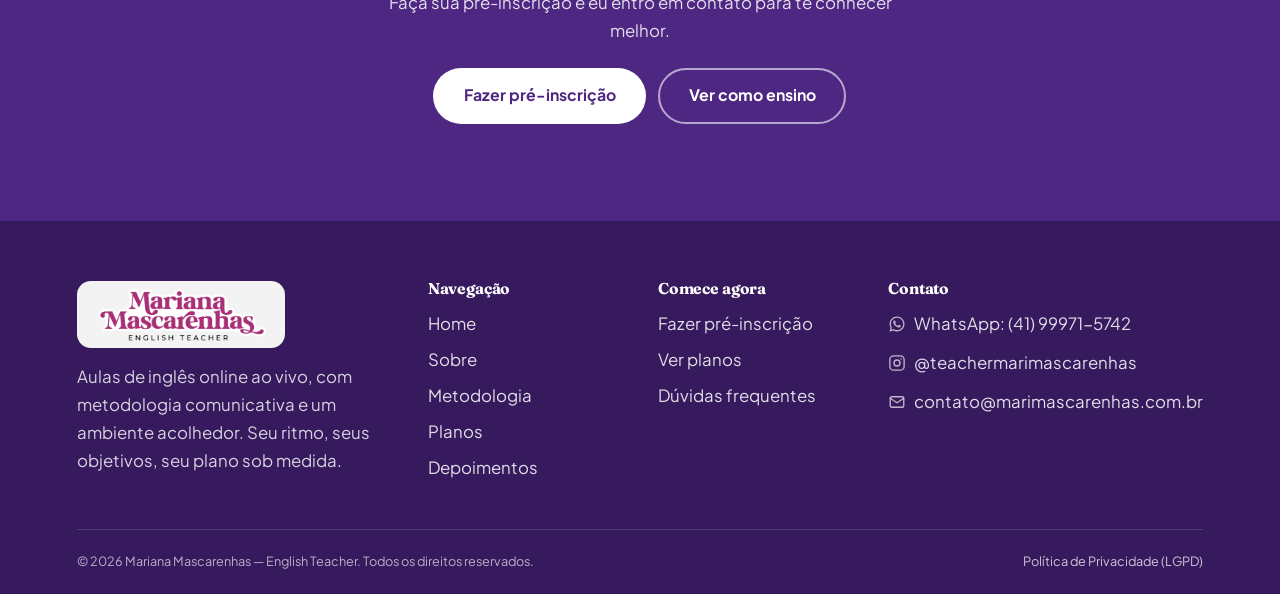
==== commit fc90d847: "mudança no título da página sobre" ====
--- a/sobre.html
+++ b/sobre.html
@@ -25,7 +25,7 @@
       <div class="container two-col narrow-img">
         <div class="reveal sobre-hero-copy">
           <p class="eyebrow">Sobre a professora</p>
-          <h1>Quem é a <span class="title-block title-block--magenta">Teacher Mari</span>?</h1>
+          <h1><span class="title-block title-block--magenta">Teacher Mari</span></h1>
           <p class="lead">Professora há 10 anos ministrando aulas de língua inglesa, formada em Letras Português/Inglês pela PUCPR. Foi <span class="mark">Coordenadora Pedagógica</span> em uma instituição de ensino de línguas, é certificada pela Universidade de Cambridge e, atualmente, é pós-graduanda em Metodologias para o Ensino de Língua Inglesa.</p>
           <!--<ul class="chips">
             <li class="chip"><svg viewBox="0 0 24 24" fill="none" stroke="currentColor" stroke-width="2" stroke-linecap="round" stroke-linejoin="round" aria-hidden="true"><path d="M20 6 9 17l-5-5"/></svg> 10 anos de experiência</li>
--- a/css/styles.css
+++ b/css/styles.css
@@ -1158,3 +1158,16 @@
   .sobre-hero .two-col.narrow-img > figure { height: 100%; margin: 0; }
   .sobre-hero .two-col.narrow-img > figure .ph-photo { height: 100%; aspect-ratio: auto; }
 }
+
+/* Sobre hero — enquadramento da foto no mobile (evita imagem alongada/dominante).
+   Especificidade alta para vencer qualquer regra conflitante/em cache. */
+@media (max-width: 979px) {
+  .sobre-hero figure { margin: 0 auto; max-width: 420px; }
+  .sobre-hero figure .ph-photo {
+    aspect-ratio: 4 / 5;
+    height: auto;
+    object-fit: cover;
+    object-position: center 28%;
+    max-height: 70vh;
+  }
+}
